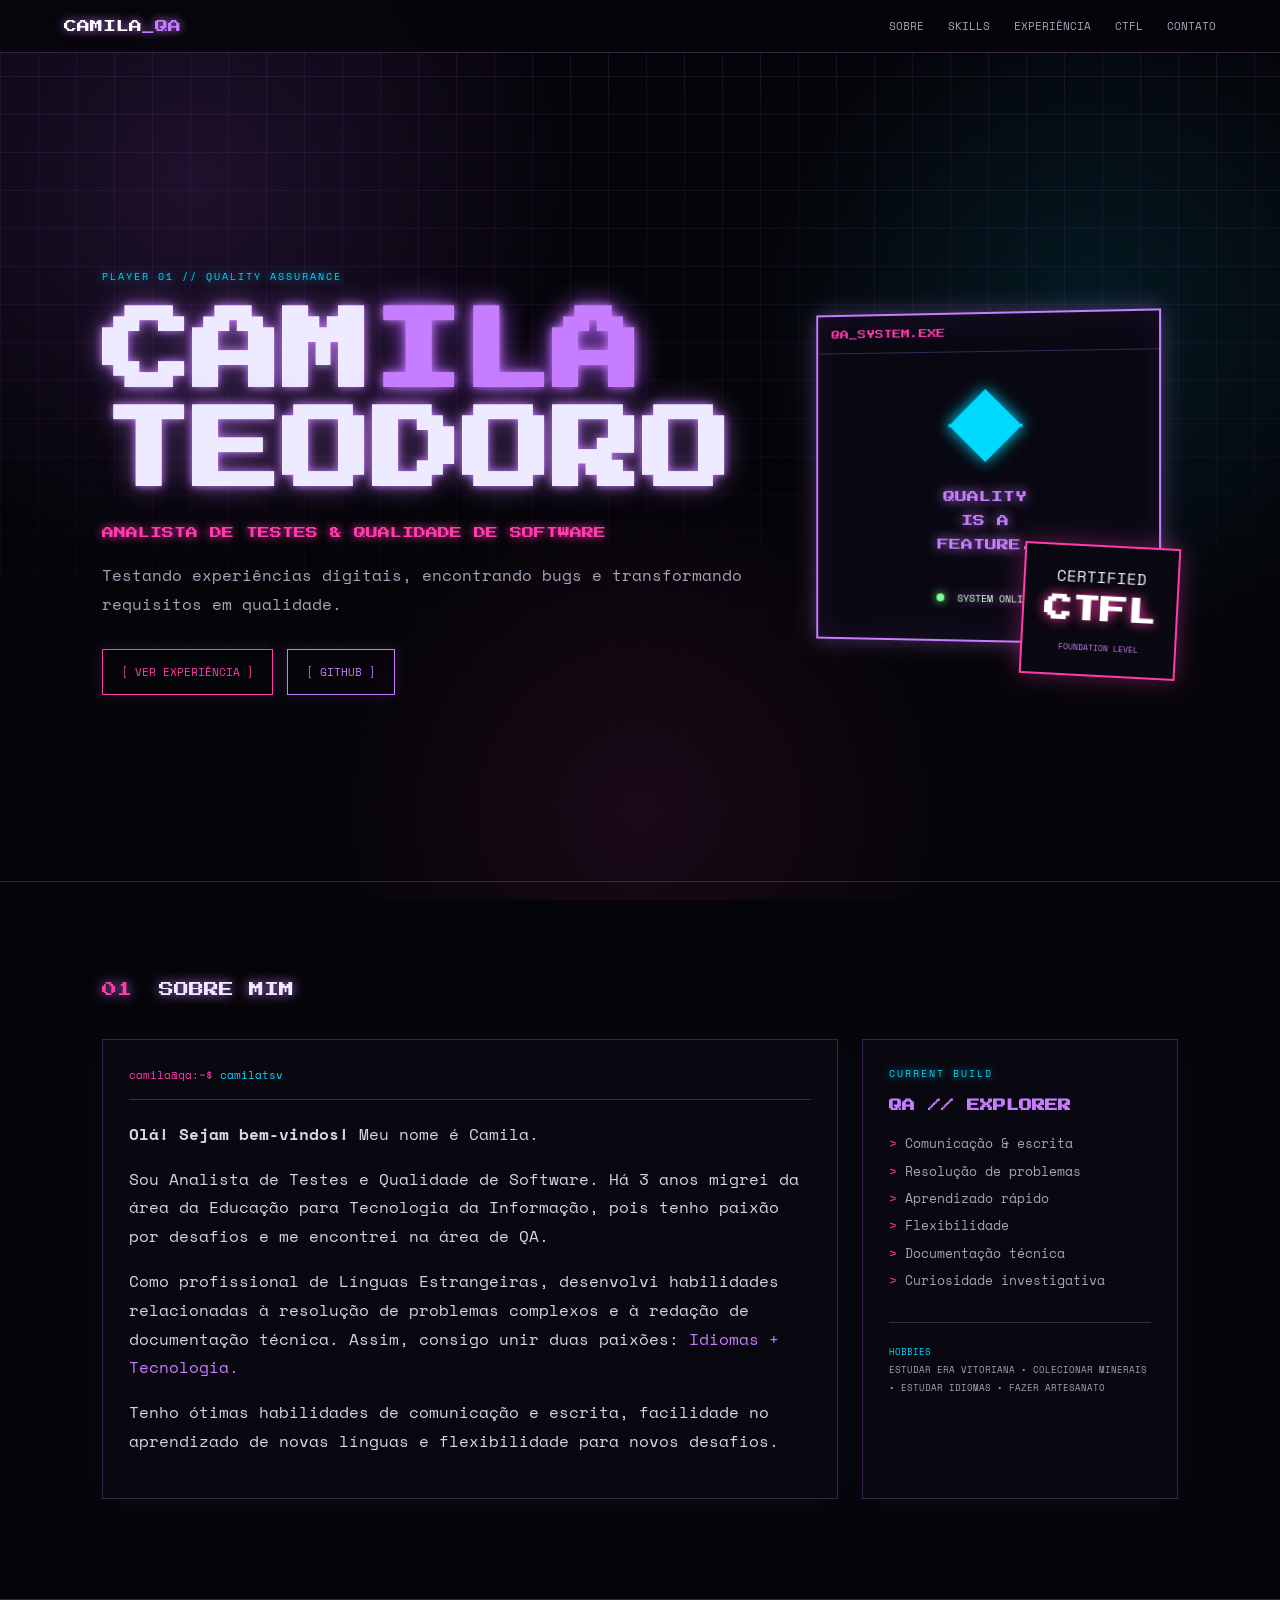
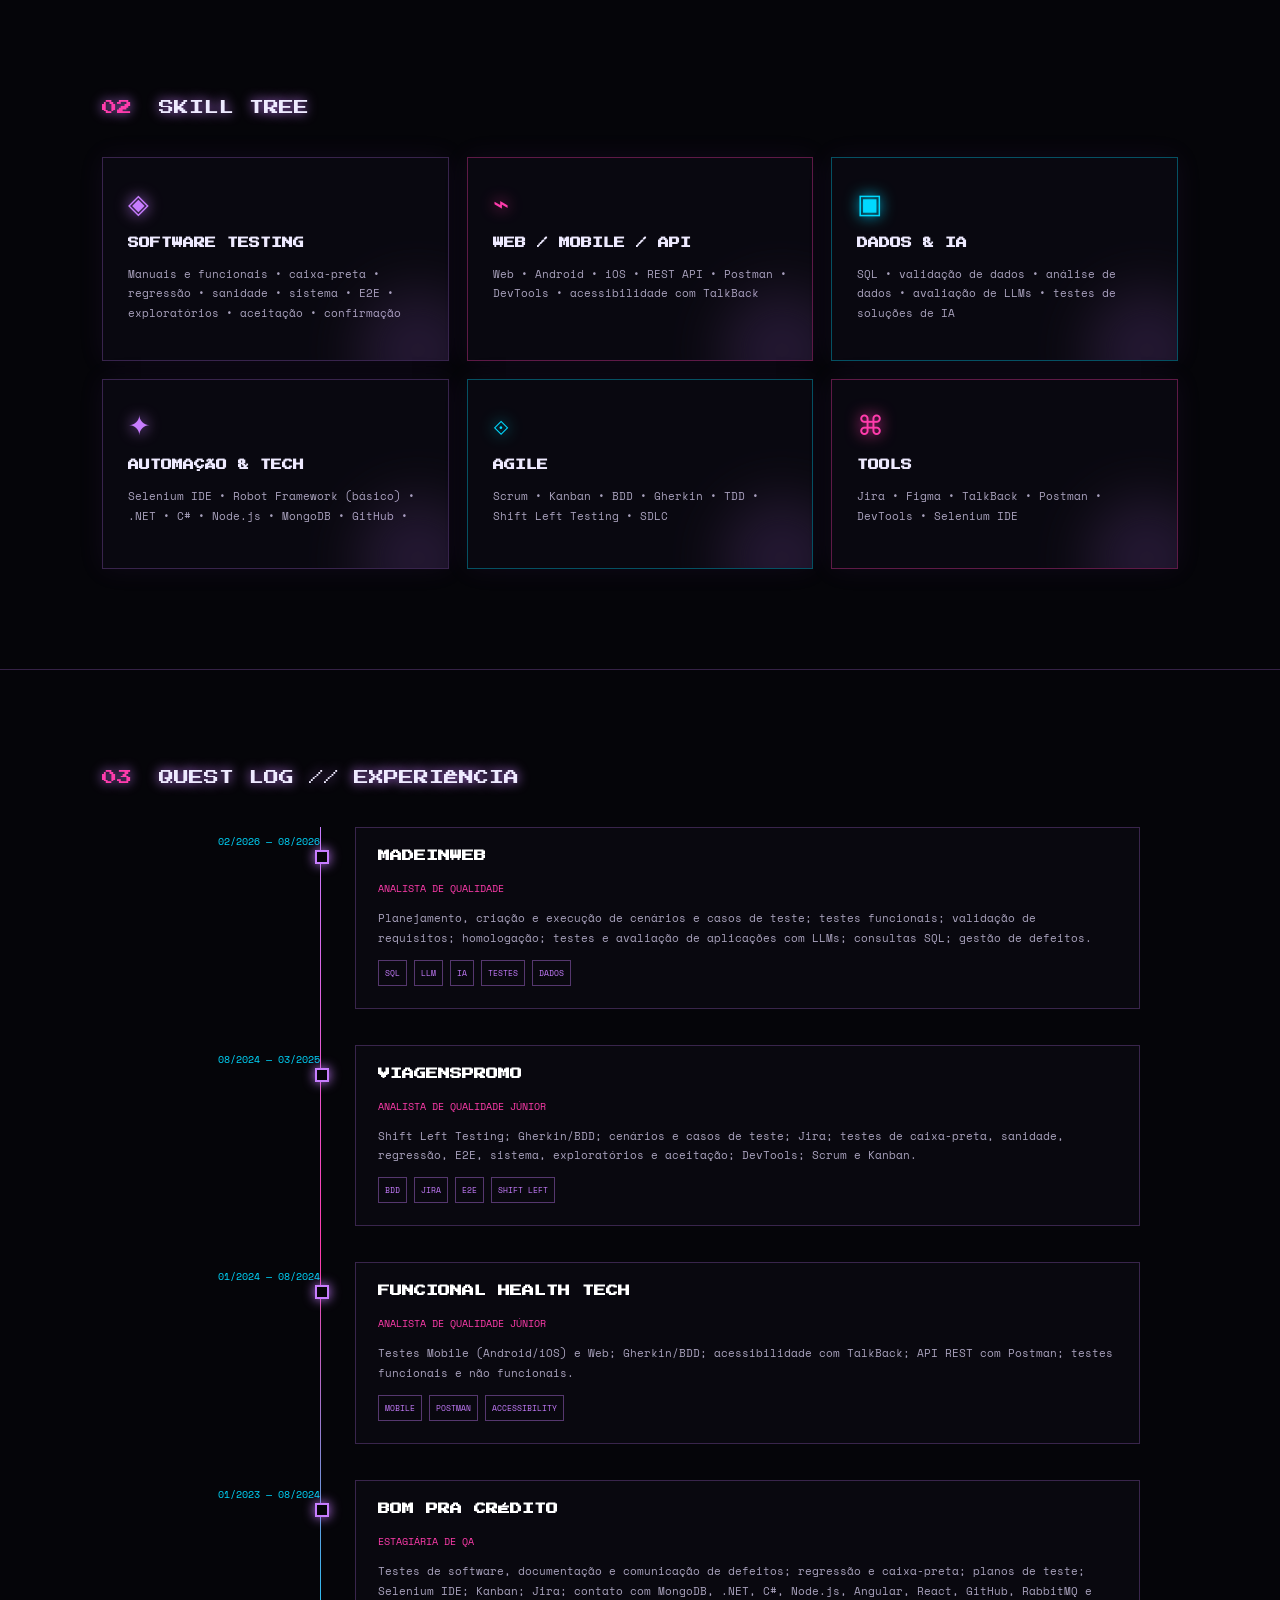
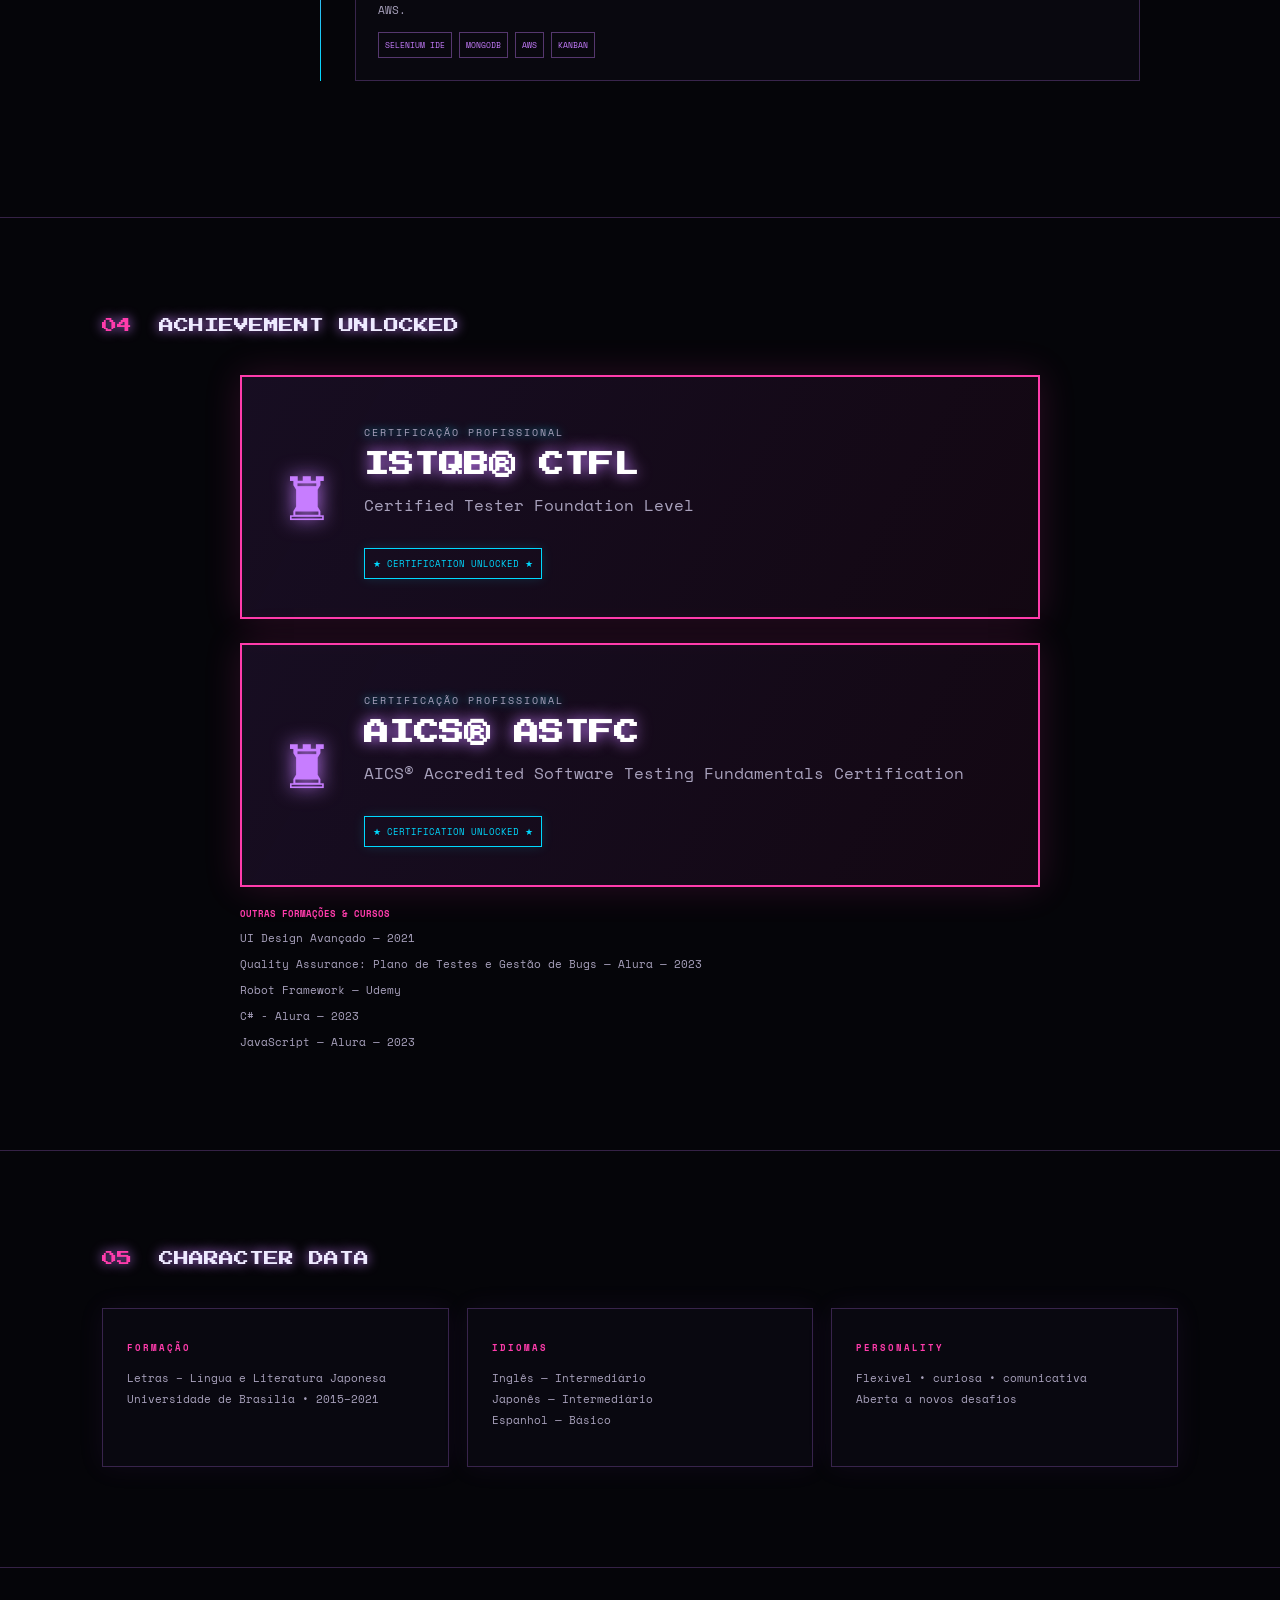
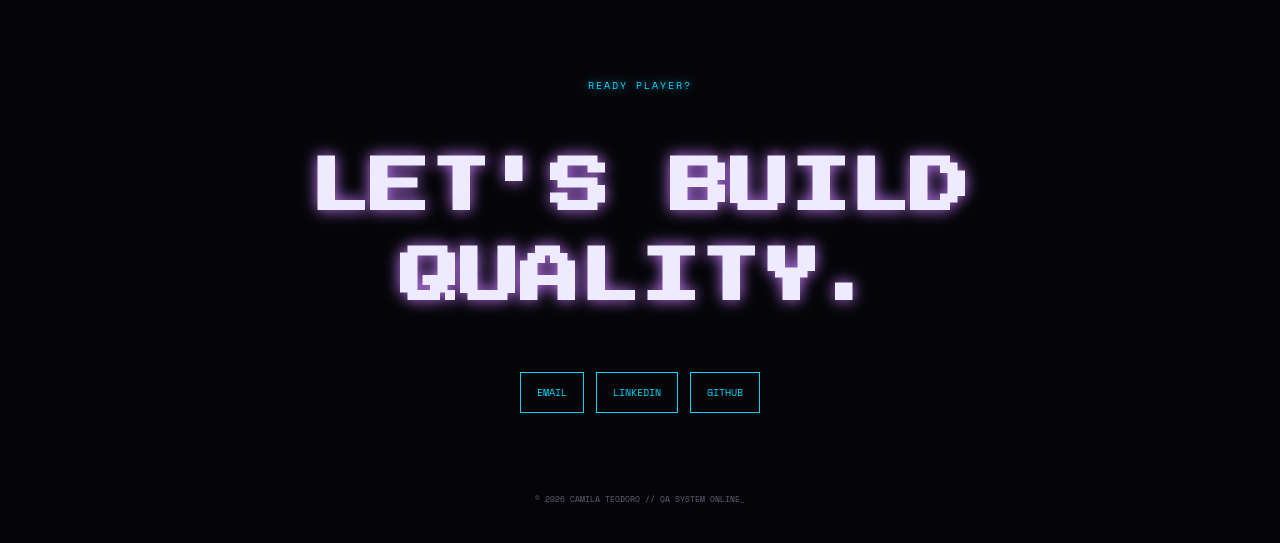
==== index.html @ 845c03cc "Rename index-standalone.html to index.html" ====
<!DOCTYPE html>
<html lang="pt-BR">

<head>
  <meta charset="UTF-8">
  <meta name="viewport" content="width=device-width, initial-scale=1.0">
  <meta name="description" content="Portfólio de Camila Teodoro — Analista de Testes e Qualidade de Software.">
  <title>Camila Teodoro // QA Engineer</title>
  <link rel="preconnect" href="https://fonts.googleapis.com">
  <link rel="preconnect" href="https://fonts.gstatic.com" crossorigin>
  <link href="https://fonts.googleapis.com/css2?family=Press+Start+2P&family=Space+Mono:wght@400;700&display=swap" rel="stylesheet">
  <style>
    @import url('https://fonts.googleapis.com/css2?family=Press+Start+2P&family=Space+Mono:wght@400;700&display=swap');

    :root {
      --bg: #050509;
      --panel: #0b0a12;
      --lav: #c77dff;
      --lav2: #9d4edd;
      --pink: #ff3cac;
      --blue: #00d9ff;
      --text: #eeeaff;
      --muted: #a9a2bd;
      --line: rgba(199, 125, 255, .25);
    }

    * {
      box-sizing: border-box
    }

    html {
      scroll-behavior: smooth
    }

    body {
      margin: 0;
      background: var(--bg);
      color: var(--text);
      font-family: 'Space Mono', monospace;
      overflow-x: hidden
    }

    .grid {
      position: fixed;
      inset: 0;
      z-index: -3;
      background-image: linear-gradient(rgba(199, 125, 255, .10) 1px, transparent 1px), linear-gradient(90deg, rgba(199, 125, 255, .10) 1px, transparent 1px);
      background-size: 38px 38px;
      mask-image: linear-gradient(to bottom, black, transparent 90%)
    }

    .scanlines {
      position: fixed;
      inset: 0;
      z-index: 20;
      pointer-events: none;
      background: repeating-linear-gradient(0deg, rgba(255, 255, 255, .025) 0 1px, transparent 1px 4px);
      opacity: .22
    }

    body:before {
      content: "";
      position: fixed;
      inset: 0;
      z-index: -2;
      pointer-events: none;
      background: radial-gradient(circle at 15% 20%, rgba(157, 78, 221, .17), transparent 30%), radial-gradient(circle at 85% 35%, rgba(0, 217, 255, .10), transparent 28%), radial-gradient(circle at 50% 90%, rgba(255, 60, 172, .09), transparent 32%)
    }

    a {
      color: inherit;
      text-decoration: none
    }

    .topbar {
      position: sticky;
      top: 0;
      z-index: 10;
      display: flex;
      justify-content: space-between;
      align-items: center;
      padding: 18px 5vw;
      background: rgba(5, 5, 9, .86);
      border-bottom: 1px solid var(--line);
      backdrop-filter: blur(12px)
    }

    .logo {
      font-family: 'Press Start 2P';
      font-size: 13px;
      color: #fff;
      text-shadow: 0 0 10px var(--lav)
    }

    .logo span {
      color: var(--lav)
    }

    nav {
      display: flex;
      gap: 24px;
      font-size: 11px
    }

    nav a {
      color: var(--muted);
      transition: .2s
    }

    nav a:hover {
      color: var(--blue);
      text-shadow: 0 0 10px var(--blue)
    }

    .hero {
      min-height: 92vh;
      display: grid;
      grid-template-columns: 1.25fr .75fr;
      align-items: center;
      gap: 50px;
      padding: 90px 8vw 70px
    }

    .eyebrow,
    .mini-label {
      font-size: 10px;
      letter-spacing: 2px;
      color: var(--blue);
      text-shadow: 0 0 9px rgba(0, 217, 255, .8)
    }

    .hero h1 {
      font-family: 'Press Start 2P';
      font-size: clamp(40px, 7vw, 92px);
      line-height: 1.1;
      margin: 20px 0;
      text-shadow: 0 0 8px var(--lav), 0 0 28px rgba(199, 125, 255, .5)
    }

    .hero h1 span {
      color: var(--lav);
      text-shadow: 0 0 8px var(--lav), 0 0 28px var(--lav2)
    }

    .role {
      font-family: 'Press Start 2P';
      font-size: 12px;
      color: var(--pink);
      text-shadow: 0 0 10px var(--pink);
      line-height: 2
    }

    .intro {
      max-width: 680px;
      color: var(--muted);
      line-height: 1.8
    }

    .hero-actions {
      display: flex;
      gap: 14px;
      margin-top: 30px;
      flex-wrap: wrap
    }

    .btn {
      display: inline-block;
      border: 1px solid var(--lav);
      padding: 14px 18px;
      font-size: 11px;
      color: var(--lav);
      box-shadow: 0 0 14px rgba(199, 125, 255, .14);
      transition: .2s
    }

    .btn:hover {
      background: var(--lav);
      color: #08050c;
      box-shadow: 0 0 25px var(--lav)
    }

    .btn.primary {
      border-color: var(--pink);
      color: var(--pink)
    }

    .btn.primary:hover {
      background: var(--pink);
      box-shadow: 0 0 25px var(--pink)
    }

    .arcade {
      position: relative;
      min-height: 430px;
      display: grid;
      place-items: center
    }

    .crt {
      width: min(360px, 90%);
      aspect-ratio: 1.05;
      background: #090812;
      border: 2px solid var(--lav);
      box-shadow: 0 0 20px rgba(199, 125, 255, .35), inset 0 0 35px rgba(157, 78, 221, .12);
      transform: perspective(700px) rotateY(-5deg)
    }

    .crt-header {
      font-family: 'Press Start 2P';
      font-size: 9px;
      padding: 14px;
      border-bottom: 1px solid var(--line);
      color: var(--pink)
    }

    .crt-body {
      height: calc(100% - 42px);
      display: flex;
      flex-direction: column;
      align-items: center;
      justify-content: center;
      text-align: center;
      font-family: 'Press Start 2P';
      font-size: 12px;
      line-height: 2;
      color: var(--lav);
      text-shadow: 0 0 12px var(--lav)
    }

    .pixel-face {
      font-size: 50px;
      line-height: .7;
      margin-bottom: 24px;
      color: var(--blue);
      text-shadow: 0 0 15px var(--blue)
    }

    .status {
      font-family: 'Space Mono';
      font-size: 10px;
      margin-top: 20px;
      color: #d7ffd7
    }

    .status span {
      display: inline-block;
      width: 8px;
      height: 8px;
      border-radius: 50%;
      background: #7cff8a;
      box-shadow: 0 0 10px #7cff8a;
      margin-right: 7px
    }

    .ctfl-badge {
      position: absolute;
      right: 0;
      bottom: 15px;
      background: #0a0810;
      border: 2px solid var(--pink);
      padding: 18px 20px;
      text-align: center;
      box-shadow: 0 0 22px rgba(255, 60, 172, .35);
      transform: rotate(3deg)
    }

    .ctfl-badge strong {
      display: block;
      font-family: 'Press Start 2P';
      font-size: 28px;
      color: #fff;
      text-shadow: 0 0 12px var(--pink);
      margin: 8px 0
    }

    .ctfl-badge span {
      font-size: 8px;
      color: var(--lav)
    }

    .section {
      padding: 100px 8vw;
      border-top: 1px solid var(--line)
    }

    .section-title {
      font-family: 'Press Start 2P';
      font-size: 15px;
      margin-bottom: 42px;
      text-shadow: 0 0 12px var(--lav)
    }

    .section-title span {
      color: var(--pink);
      margin-right: 12px
    }

    .about-grid {
      display: grid;
      grid-template-columns: 1.4fr .6fr;
      gap: 24px
    }

    .terminal,
    .side-card,
    .skill-card,
    .char-grid>div {
      background: rgba(11, 10, 18, .78);
      border: 1px solid var(--line);
      box-shadow: 0 0 25px rgba(157, 78, 221, .08)
    }

    .terminal {
      padding: 26px;
      line-height: 1.8;
      color: #d9d3e8
    }

    .terminal-bar {
      font-size: 11px;
      color: var(--blue);
      border-bottom: 1px solid var(--line);
      padding-bottom: 13px;
      margin-bottom: 20px
    }

    .terminal-bar span {
      color: var(--pink)
    }

    .terminal em {
      color: var(--lav);
      font-style: normal
    }

    .side-card {
      padding: 26px
    }

    .side-card h3 {
      font-family: 'Press Start 2P';
      font-size: 13px;
      color: var(--lav);
      line-height: 1.8
    }

    .side-card ul {
      list-style: none;
      padding: 0;
      line-height: 2.1;
      color: var(--muted);
      font-size: 13px
    }

    .side-card li:before {
      content: '> ';
      color: var(--pink)
    }

    .hobbies {
      margin-top: 28px;
      padding-top: 20px;
      border-top: 1px solid var(--line);
      font-size: 9px;
      color: var(--blue);
      line-height: 2
    }

    .hobbies span {
      color: var(--muted)
    }

    .skills-grid {
      display: grid;
      grid-template-columns: repeat(3, 1fr);
      gap: 18px
    }

    .skill-card {
      padding: 25px;
      min-height: 190px;
      position: relative;
      overflow: hidden
    }

    .skill-card:after {
      content: "";
      position: absolute;
      inset: auto -30px -50px auto;
      width: 120px;
      height: 120px;
      border-radius: 50%;
      filter: blur(30px);
      opacity: .15;
      background: var(--lav)
    }

    .skill-card.pink {
      border-color: rgba(255, 60, 172, .35)
    }

    .skill-card.blue {
      border-color: rgba(0, 217, 255, .35)
    }

    .skill-icon {
      font-size: 27px;
      color: var(--lav);
      text-shadow: 0 0 15px var(--lav)
    }

    .pink .skill-icon {
      color: var(--pink);
      text-shadow: 0 0 15px var(--pink)
    }

    .blue .skill-icon {
      color: var(--blue);
      text-shadow: 0 0 15px var(--blue)
    }

    .skill-card h3 {
      font-family: 'Press Start 2P';
      font-size: 11px;
      line-height: 1.8
    }

    .skill-card p {
      font-size: 11px;
      line-height: 1.8;
      color: var(--muted)
    }

    .timeline {
      position: relative;
      max-width: 1000px;
      margin: auto
    }

    .timeline:before {
      content: "";
      position: absolute;
      left: 180px;
      top: 0;
      bottom: 0;
      width: 1px;
      background: linear-gradient(var(--lav), var(--pink), var(--blue))
    }

    .job {
      display: grid;
      grid-template-columns: 180px 1fr;
      gap: 35px;
      margin-bottom: 36px
    }

    .job-date {
      font-size: 10px;
      color: var(--blue);
      padding-top: 7px;
      text-align: right
    }

    .job-body {
      padding: 22px;
      background: rgba(11, 10, 18, .82);
      border: 1px solid var(--line);
      position: relative
    }

    .job-body:before {
      content: "";
      position: absolute;
      left: -41px;
      top: 22px;
      width: 10px;
      height: 10px;
      border: 2px solid var(--lav);
      background: var(--bg);
      box-shadow: 0 0 12px var(--lav)
    }

    .job-body h3 {
      font-family: 'Press Start 2P';
      font-size: 12px;
      color: #fff;
      margin: 0 0 12px
    }

    .job-role {
      font-size: 10px;
      color: var(--pink)
    }

    .job-body p {
      font-size: 11px;
      line-height: 1.8;
      color: var(--muted)
    }

    .tags {
      display: flex;
      gap: 7px;
      flex-wrap: wrap
    }

    .tags span {
      font-size: 8px;
      border: 1px solid rgba(199, 125, 255, .4);
      padding: 6px;
      color: var(--lav)
    }

    .cert-card {
      display: flex;
      align-items: center;
      gap: 30px;
      max-width: 800px;
      margin: auto;
      padding: 38px;
      background: linear-gradient(120deg, rgba(157, 78, 221, .12), rgba(255, 60, 172, .06));
      border: 2px solid var(--pink);
      box-shadow: 0 0 35px rgba(255, 60, 172, .16)
    }

    .trophy {
      font-size: 60px;
      color: var(--lav);
      text-shadow: 0 0 20px var(--lav)
    }

    .cert-card h2 {
      font-family: 'Press Start 2P';
      font-size: 25px;
      color: #fff;
      text-shadow: 0 0 15px var(--lav);
      margin: 12px 0
    }

    .cert-card p {
      color: var(--muted)
    }

    .xp {
      display: inline-block;
      margin-top: 15px;
      font-size: 9px;
      color: var(--blue);
      border: 1px solid var(--blue);
      padding: 8px;
      box-shadow: 0 0 12px rgba(0, 217, 255, .15)
    }

    .other-cert {
      max-width: 800px;
      margin: 20px auto 0;
      display: flex;
      flex-direction: column;
      gap: 10px;
      font-size: 11px;
      color: var(--muted)
    }

    .other-cert b {
      color: var(--pink);
      font-size: 9px
    }

    .char-grid {
      display: grid;
      grid-template-columns: repeat(3, 1fr);
      gap: 18px
    }

    .char-grid>div {
      padding: 24px
    }

    .char-grid b {
      font-size: 9px;
      color: var(--pink);
      letter-spacing: 2px
    }

    .char-grid p {
      font-size: 11px;
      line-height: 1.9;
      color: var(--muted)
    }

    footer {
      padding: 100px 8vw 30px;
      border-top: 1px solid var(--line);
      text-align: center
    }

    .footer-main h2 {
      font-family: 'Press Start 2P';
      font-size: clamp(26px, 5vw, 60px);
      line-height: 1.5;
      text-shadow: 0 0 15px var(--lav)
    }

    .contact-links {
      display: flex;
      justify-content: center;
      gap: 12px;
      flex-wrap: wrap;
      margin: 35px 0
    }

    .contact-links a {
      border: 1px solid var(--blue);
      padding: 12px 16px;
      font-size: 10px;
      color: var(--blue)
    }

    .contact-links a:hover {
      background: var(--blue);
      color: #000;
      box-shadow: 0 0 22px var(--blue)
    }

    .copyright {
      font-size: 8px;
      color: #686278;
      margin-top: 80px
    }

    @media(max-width:850px) {
      .topbar {
        align-items: flex-start
      }

      .topbar nav {
        display: none
      }

      .hero {
        grid-template-columns: 1fr;
        padding-top: 65px
      }

      .arcade {
        min-height: 350px
      }

      .about-grid,
      .skills-grid,
      .char-grid {
        grid-template-columns: 1fr
      }

      .timeline:before {
        left: 8px
      }

      .job {
        grid-template-columns: 1fr;
        gap: 8px;
        padding-left: 28px
      }

      .job-date {
        text-align: left
      }

      .job-body:before {
        left: -25px
      }

      .cert-card {
        flex-direction: column;
        text-align: center
      }

      .section {
        padding: 75px 6vw
      }
    }
  </style>
</head>

<body>
  <div class="scanlines"></div>
  <div class="grid"></div>

  <header class="topbar">
    <a class="logo" href="#home">CAMILA<span>_QA</span></a>
    <nav>
      <a href="#sobre">SOBRE</a>
      <a href="#skills">SKILLS</a>
      <a href="#experiencia">EXPERIÊNCIA</a>
      <a href="#certificacao">CTFL</a>
      <a href="#contato">CONTATO</a>
    </nav>
  </header>

  <main>
    <section id="home" class="hero">
      <div class="hero-copy">
        <p class="eyebrow">PLAYER 01 // QUALITY ASSURANCE</p>
        <h1>CAM<span>ILA</span><br>TEODORO</h1>
        <p class="role">ANALISTA DE TESTES &amp; QUALIDADE DE SOFTWARE</p>
        <p class="intro">Testando experiências digitais, encontrando bugs e transformando requisitos em qualidade.</p>
        <div class="hero-actions">
          <a class="btn primary" href="#experiencia">[ VER EXPERIÊNCIA ]</a>
          <a class="btn" href="https://github.com/ohkaami" target="_blank" rel="noopener">[ GITHUB ]</a>
        </div>
      </div>

      <div class="arcade">
        <div class="crt">
          <div class="crt-header">QA_SYSTEM.EXE</div>
          <div class="crt-body">
            <div class="pixel-face">◢◣<br>◥◤</div>
            <p>QUALITY<br>IS A<br>FEATURE.</p>
            <div class="status"><span></span> SYSTEM ONLINE</div>
          </div>
        </div>
        <div class="ctfl-badge">
          <div class="badge-small">CERTIFIED</div>
          <strong>CTFL</strong>
          <span>FOUNDATION LEVEL</span>
        </div>
      </div>
    </section>

    <section id="sobre" class="section">
      <div class="section-title"><span>01</span> SOBRE MIM</div>
      <div class="about-grid">
        <div class="terminal">
          <div class="terminal-bar"><span>camila@qa:~$</span> camilatsv</div>
          <p><b>Olá! Sejam bem-vindos!</b> Meu nome é Camila.</p>
          <p>Sou Analista de Testes e Qualidade de Software. Há 3 anos migrei da área da Educação para Tecnologia da Informação, pois tenho paixão por desafios e me encontrei na área de QA.</p>
          <p>Como profissional de Línguas Estrangeiras, desenvolvi habilidades relacionadas à resolução de problemas complexos e à redação de documentação técnica. Assim, consigo unir duas paixões: <em>Idiomas + Tecnologia.</em></p>
          <p>Tenho ótimas habilidades de comunicação e escrita, facilidade no aprendizado de novas línguas e flexibilidade para novos desafios.</p>
        </div>
        <div class="side-card">
          <div class="mini-label">CURRENT BUILD</div>
          <h3>QA // EXPLORER</h3>
          <ul>
            <li>Comunicação &amp; escrita</li>
            <li>Resolução de problemas</li>
            <li>Aprendizado rápido</li>
            <li>Flexibilidade</li>
            <li>Documentação técnica</li>
            <li>Curiosidade investigativa</li>
          </ul>
          <div class="hobbies">HOBBIES<br><span>ESTUDAR ERA VITORIANA • COLECIONAR MINERAIS • ESTUDAR IDIOMAS • FAZER ARTESANATO</span></div>
        </div>
      </div>
    </section>

    <section id="skills" class="section">
      <div class="section-title"><span>02</span> SKILL TREE</div>
      <div class="skills-grid">
        <article class="skill-card purple">
          <div class="skill-icon">◈</div>
          <h3>SOFTWARE TESTING</h3>
          <p>Manuais e funcionais • caixa-preta • regressão • sanidade • sistema • E2E • exploratórios • aceitação • confirmação</p>
        </article>
        <article class="skill-card pink">
          <div class="skill-icon">⌁</div>
          <h3>WEB / MOBILE / API</h3>
          <p>Web • Android • iOS • REST API • Postman • DevTools • acessibilidade com TalkBack</p>
        </article>
        <article class="skill-card blue">
          <div class="skill-icon">▣</div>
          <h3>DADOS &amp; IA</h3>
          <p>SQL • validação de dados • análise de dados • avaliação de LLMs • testes de soluções de IA</p>
        </article>
        <article class="skill-card purple">
          <div class="skill-icon">✦</div>
          <h3>AUTOMAÇÃO &amp; TECH</h3>
          <p>Selenium IDE • Robot Framework (básico) • .NET • C# • Node.js • MongoDB • GitHub •</p>
        </article>
        <article class="skill-card blue">
          <div class="skill-icon">⟐</div>
          <h3>AGILE</h3>
          <p>Scrum • Kanban • BDD • Gherkin • TDD • Shift Left Testing • SDLC</p>
        </article>
        <article class="skill-card pink">
          <div class="skill-icon">⌘</div>
          <h3>TOOLS</h3>
          <p>Jira • Figma • TalkBack • Postman • DevTools • Selenium IDE</p>
        </article>
      </div>
    </section>

    <section id="experiencia" class="section">
      <div class="section-title"><span>03</span> QUEST LOG // EXPERIÊNCIA</div>
      <div class="timeline">
        <article class="job">
          <div class="job-date">02/2026 — 08/2026</div>
          <div class="job-body">
            <h3>MADEINWEB</h3><span class="job-role">ANALISTA DE QUALIDADE</span>
            <p>Planejamento, criação e execução de cenários e casos de teste; testes funcionais; validação de requisitos; homologação; testes e avaliação de aplicações com LLMs; consultas SQL; gestão de defeitos.</p>
            <div class="tags"><span>SQL</span><span>LLM</span><span>IA</span><span>TESTES</span><span>DADOS</span></div>
          </div>
        </article>
        <article class="job">
          <div class="job-date">08/2024 — 03/2025</div>
          <div class="job-body">
            <h3>VIAGENSPROMO</h3><span class="job-role">ANALISTA DE QUALIDADE JÚNIOR</span>
            <p>Shift Left Testing; Gherkin/BDD; cenários e casos de teste; Jira; testes de caixa-preta, sanidade, regressão, E2E, sistema, exploratórios e aceitação; DevTools; Scrum e Kanban.</p>
            <div class="tags"><span>BDD</span><span>JIRA</span><span>E2E</span><span>SHIFT LEFT</span></div>
          </div>
        </article>
        <article class="job">
          <div class="job-date">01/2024 — 08/2024</div>
          <div class="job-body">
            <h3>FUNCIONAL HEALTH TECH</h3><span class="job-role">ANALISTA DE QUALIDADE JÚNIOR</span>
            <p>Testes Mobile (Android/iOS) e Web; Gherkin/BDD; acessibilidade com TalkBack; API REST com Postman; testes funcionais e não funcionais.</p>
            <div class="tags"><span>MOBILE</span><span>POSTMAN</span><span>ACCESSIBILITY</span></div>
          </div>
        </article>
        <article class="job">
          <div class="job-date">01/2023 — 08/2024</div>
          <div class="job-body">
            <h3>BOM PRA CRÉDITO</h3><span class="job-role">ESTAGIÁRIA DE QA</span>
            <p>Testes de software, documentação e comunicação de defeitos; regressão e caixa-preta; planos de teste; Selenium IDE; Kanban; Jira; contato com MongoDB, .NET, C#, Node.js, Angular, React, GitHub, RabbitMQ e AWS.</p>
            <div class="tags"><span>SELENIUM IDE</span><span>MONGODB</span><span>AWS</span><span>KANBAN</span></div>
          </div>
        </article>
      </div>
    </section>

    <section id="certificacao" class="section cert-section">
      <div class="section-title"><span>04</span> ACHIEVEMENT UNLOCKED</div>
      <div class="cert-card">
        <div class="trophy">♜</div>
        <div>
          <p class="mini-label">CERTIFICAÇÃO PROFISSIONAL</p>
          <h2>ISTQB® CTFL</h2>
          <p>Certified Tester Foundation Level</p>
          <span class="xp">★ CERTIFICATION UNLOCKED ★</span>
        </div>
      </div></br>
      <div class="cert-card">
        <div class="trophy">♜</div>
        <div>
          <p class="mini-label">CERTIFICAÇÃO PROFISSIONAL</p>
          <h2>AICS® ASTFC</h2>
          <p>AICS® Accredited Software Testing Fundamentals Certification</p>
          <span class="xp">★ CERTIFICATION UNLOCKED ★</span>
        </div>
      </div>
      <div class="other-cert">
        <b>OUTRAS FORMAÇÕES &amp; CURSOS</b>
        <span>UI Design Avançado — 2021</span>
        <span>Quality Assurance: Plano de Testes e Gestão de Bugs — Alura — 2023</span>
        <span>Robot Framework — Udemy</span>
        <span>C# - Alura — 2023</span>
        <span>JavaScript — Alura — 2023</span>
      </div>
    </section>

    <section class="section education">
      <div class="section-title"><span>05</span> CHARACTER DATA</div>
      <div class="char-grid">
        <div><b>FORMAÇÃO</b>
          <p>Letras – Língua e Literatura Japonesa<br>Universidade de Brasília • 2015–2021</p>
        </div>
        <div><b>IDIOMAS</b>
          <p>Inglês — Intermediário<br>Japonês — Intermediário<br>Espanhol — Básico</p>
        </div>
        <div><b>PERSONALITY</b>
          <p>Flexível • curiosa • comunicativa<br>Aberta a novos desafios</p>
        </div>
      </div>
    </section>
  </main>

  <footer id="contato">
    <div class="footer-main">
      <p class="eyebrow">READY PLAYER?</p>
      <h2>LET'S BUILD<br>QUALITY.</h2>
      <div class="contact-links">
        <a href="mailto:camilatsv@hotmail.com">EMAIL</a>
        <a href="https://www.linkedin.com/in/camilatsv" target="_blank" rel="noopener">LINKEDIN</a>
        <a href="https://github.com/ohkaami" target="_blank" rel="noopener">GITHUB</a>
      </div>
    </div>
    <p class="copyright">© 2026 CAMILA TEODORO // QA SYSTEM ONLINE_</p>
  </footer>
</body>

</html>
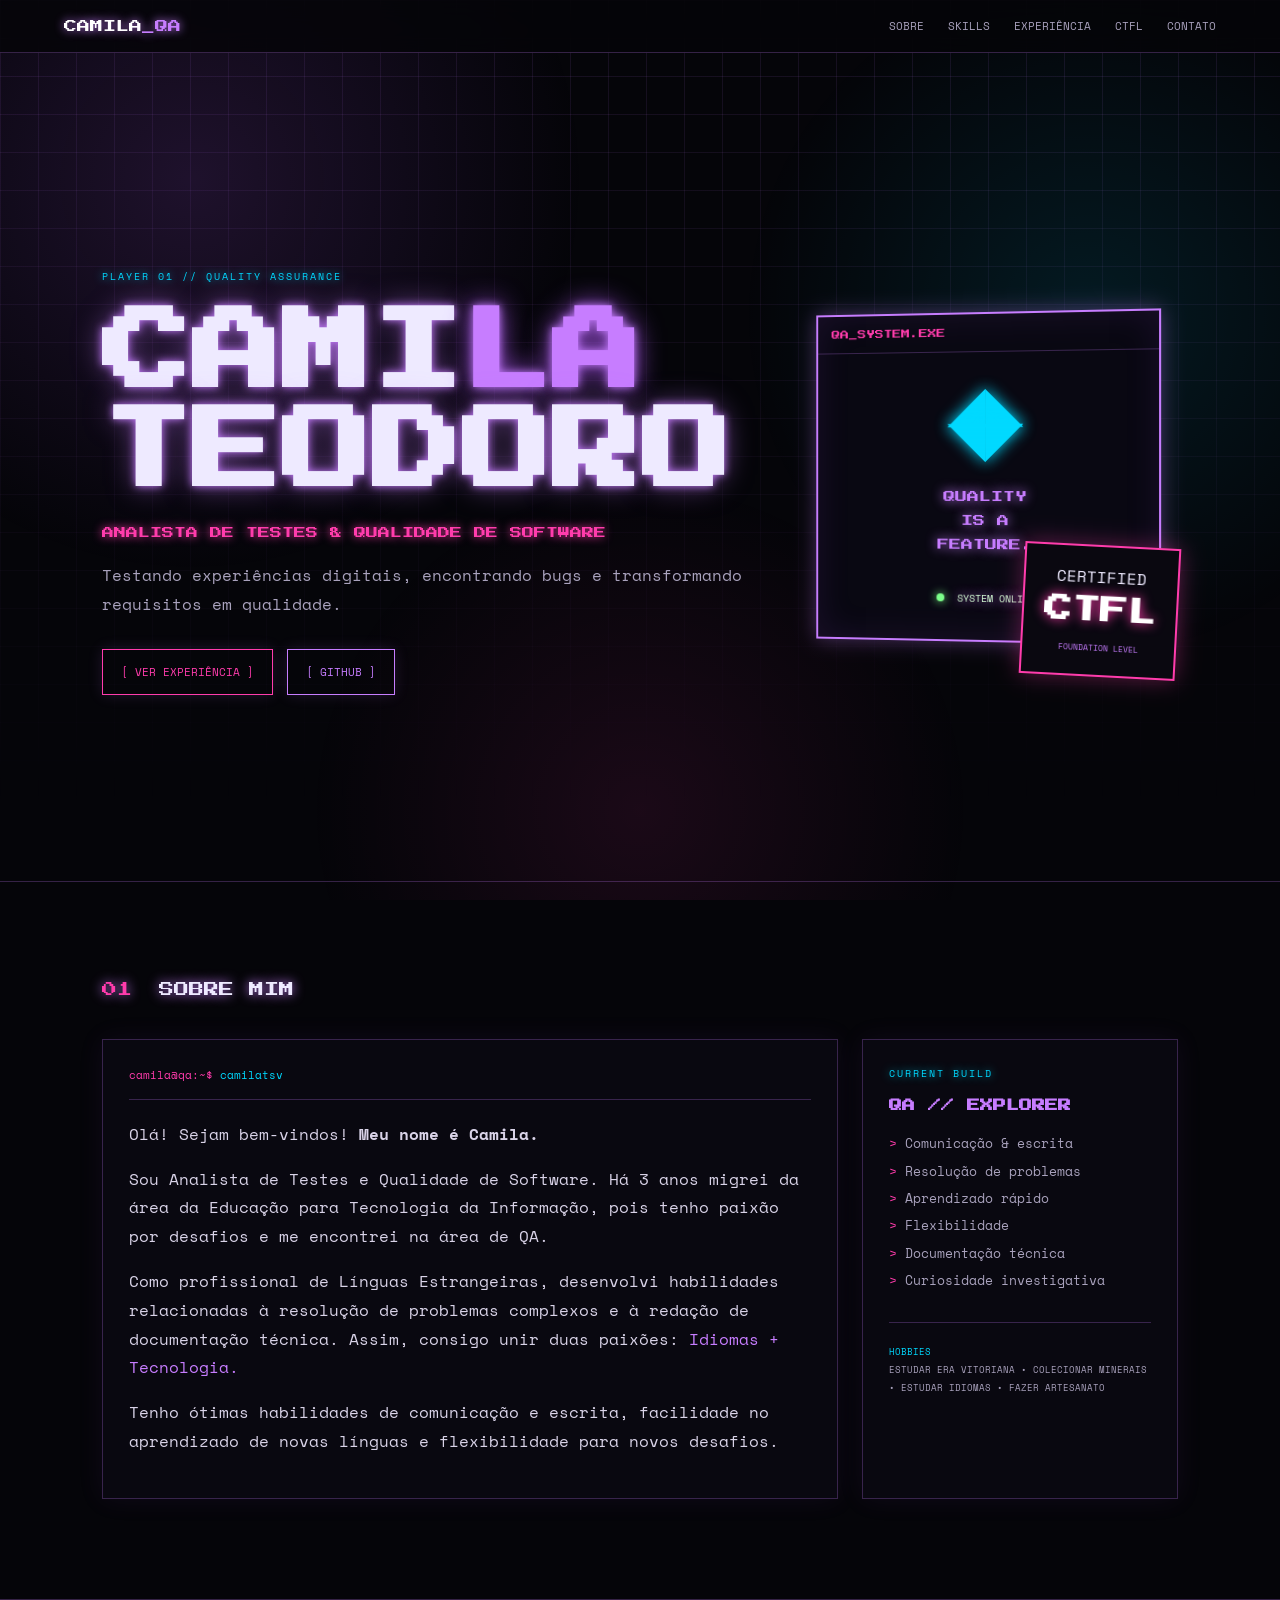
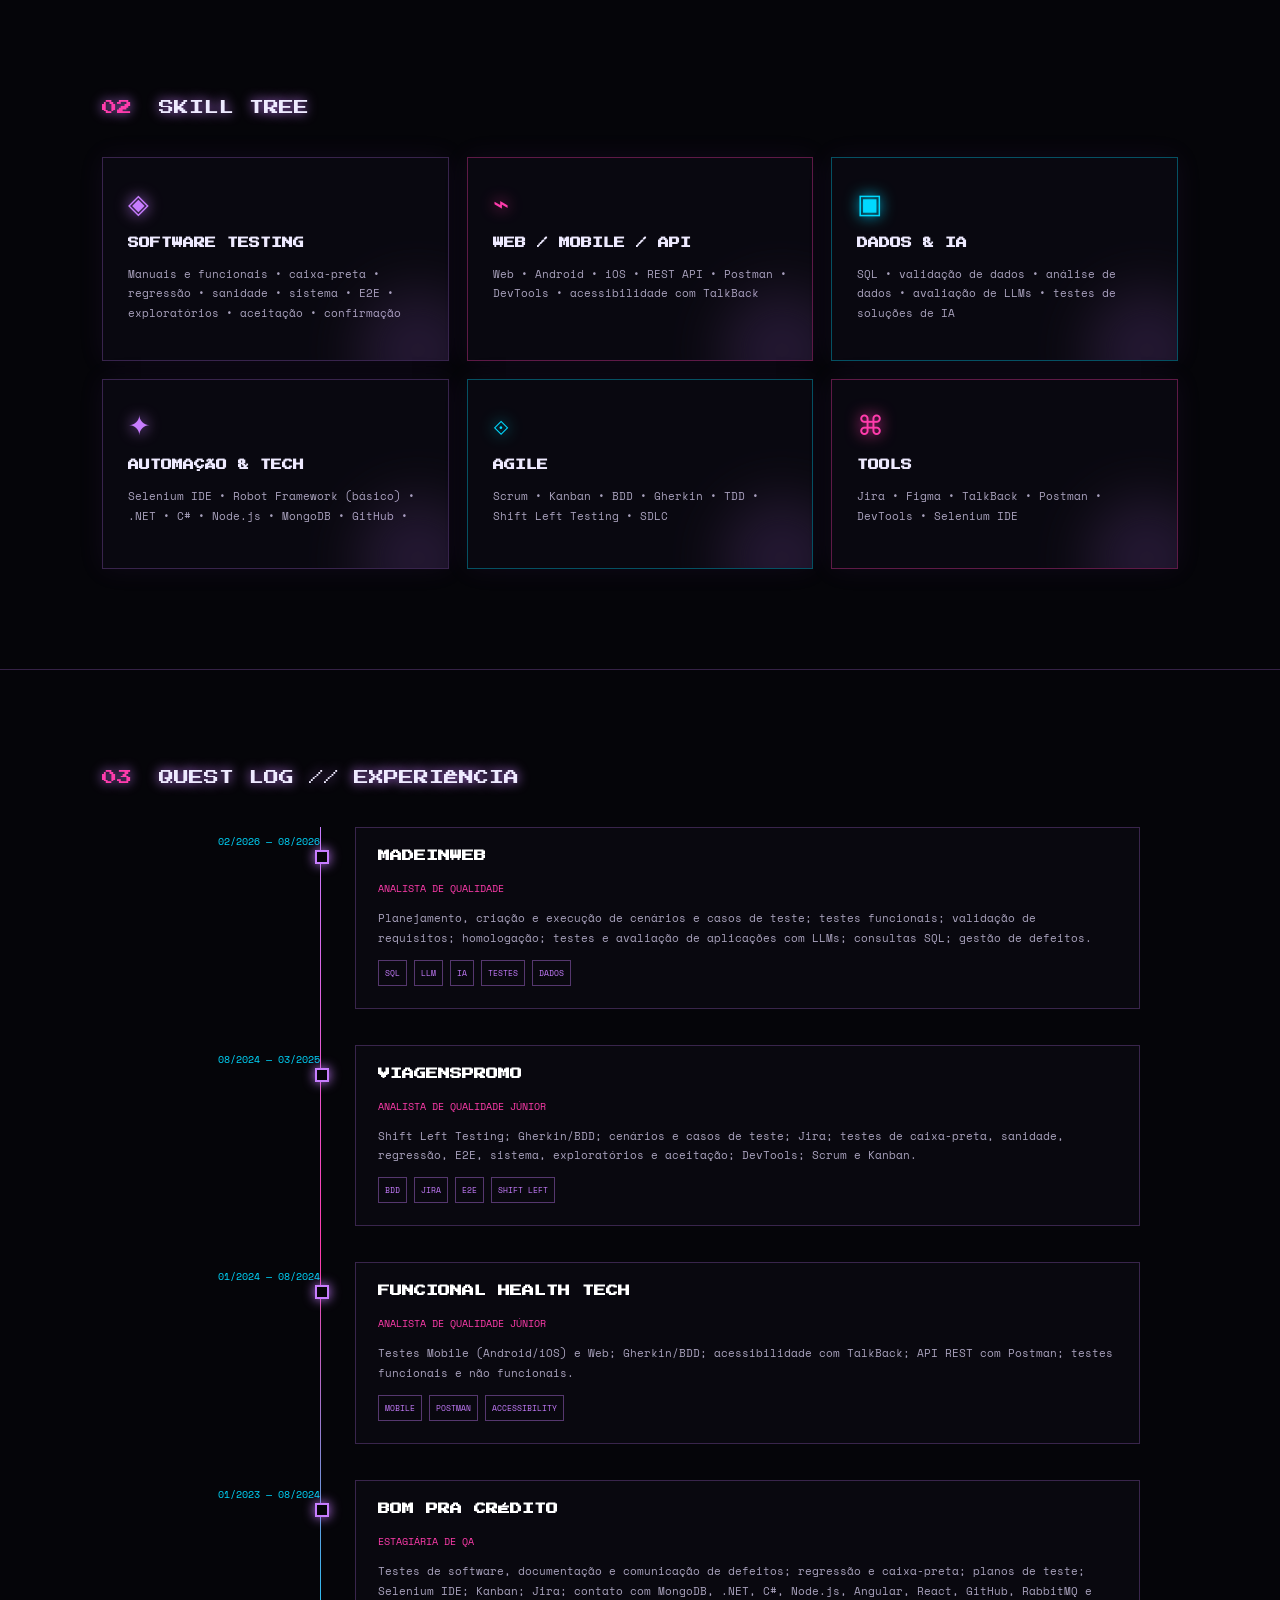
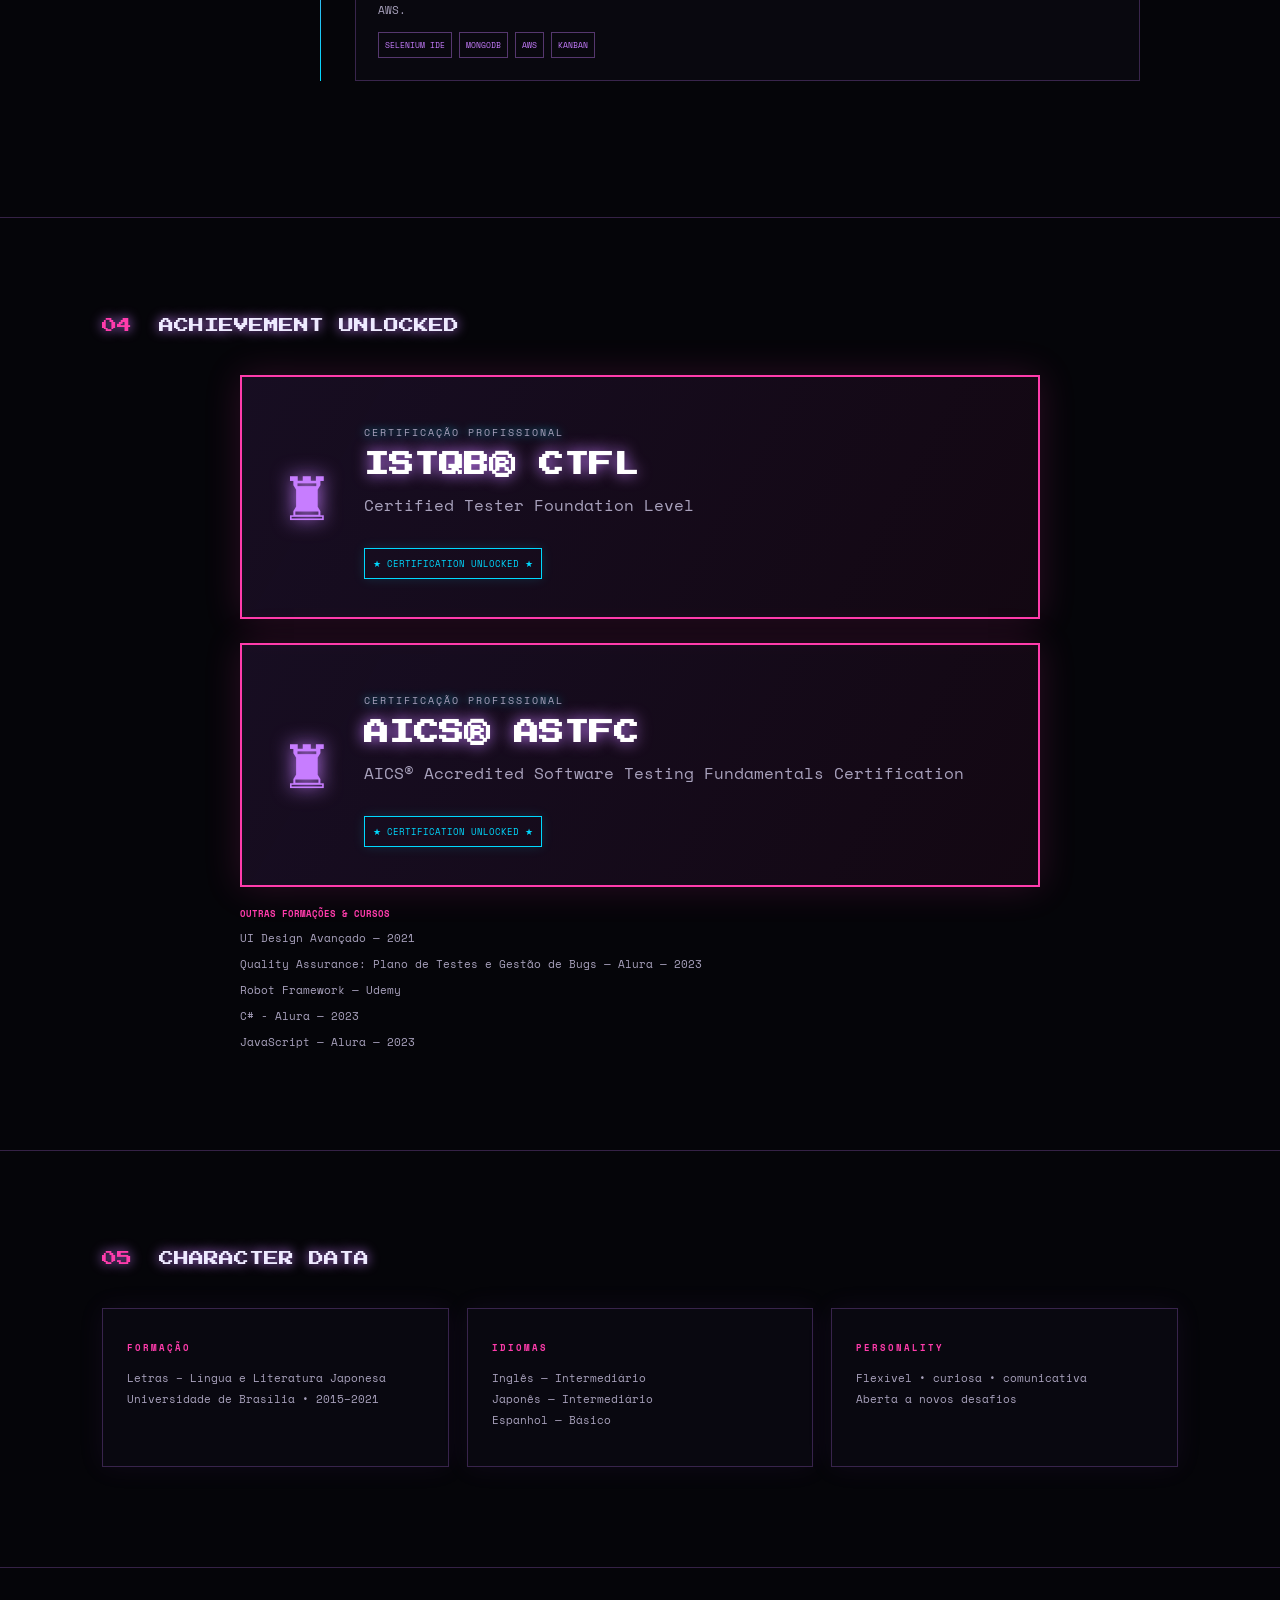
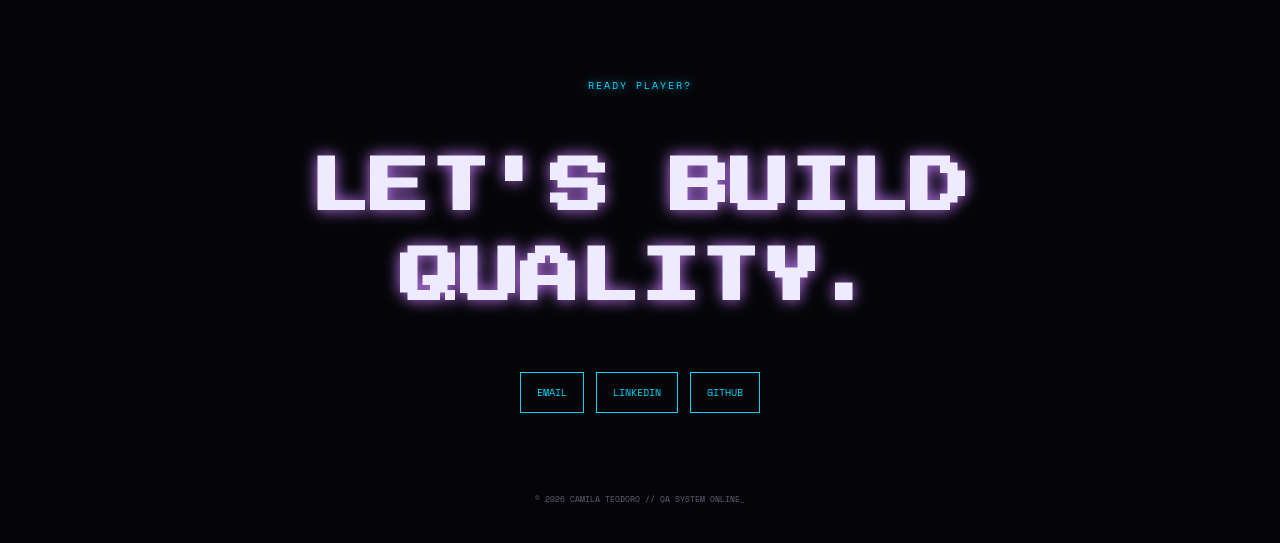
==== commit 1705b1b7: "Add files via upload" ====
--- a/index.html
+++ b/index.html
@@ -701,7 +701,7 @@
     <section id="home" class="hero">
       <div class="hero-copy">
         <p class="eyebrow">PLAYER 01 // QUALITY ASSURANCE</p>
-        <h1>CAM<span>ILA</span><br>TEODORO</h1>
+        <h1>CAMI<span>LA</span><br>TEODORO</h1>
         <p class="role">ANALISTA DE TESTES &amp; QUALIDADE DE SOFTWARE</p>
         <p class="intro">Testando experiências digitais, encontrando bugs e transformando requisitos em qualidade.</p>
         <div class="hero-actions">
@@ -732,7 +732,7 @@
       <div class="about-grid">
         <div class="terminal">
           <div class="terminal-bar"><span>camila@qa:~$</span> camilatsv</div>
-          <p><b>Olá! Sejam bem-vindos!</b> Meu nome é Camila.</p>
+          <p>Olá! Sejam bem-vindos! <b>Meu nome é Camila.</b></p>
           <p>Sou Analista de Testes e Qualidade de Software. Há 3 anos migrei da área da Educação para Tecnologia da Informação, pois tenho paixão por desafios e me encontrei na área de QA.</p>
           <p>Como profissional de Línguas Estrangeiras, desenvolvi habilidades relacionadas à resolução de problemas complexos e à redação de documentação técnica. Assim, consigo unir duas paixões: <em>Idiomas + Tecnologia.</em></p>
           <p>Tenho ótimas habilidades de comunicação e escrita, facilidade no aprendizado de novas línguas e flexibilidade para novos desafios.</p>
@@ -887,4 +887,4 @@
   </footer>
 </body>
 
-</html>
+</html>
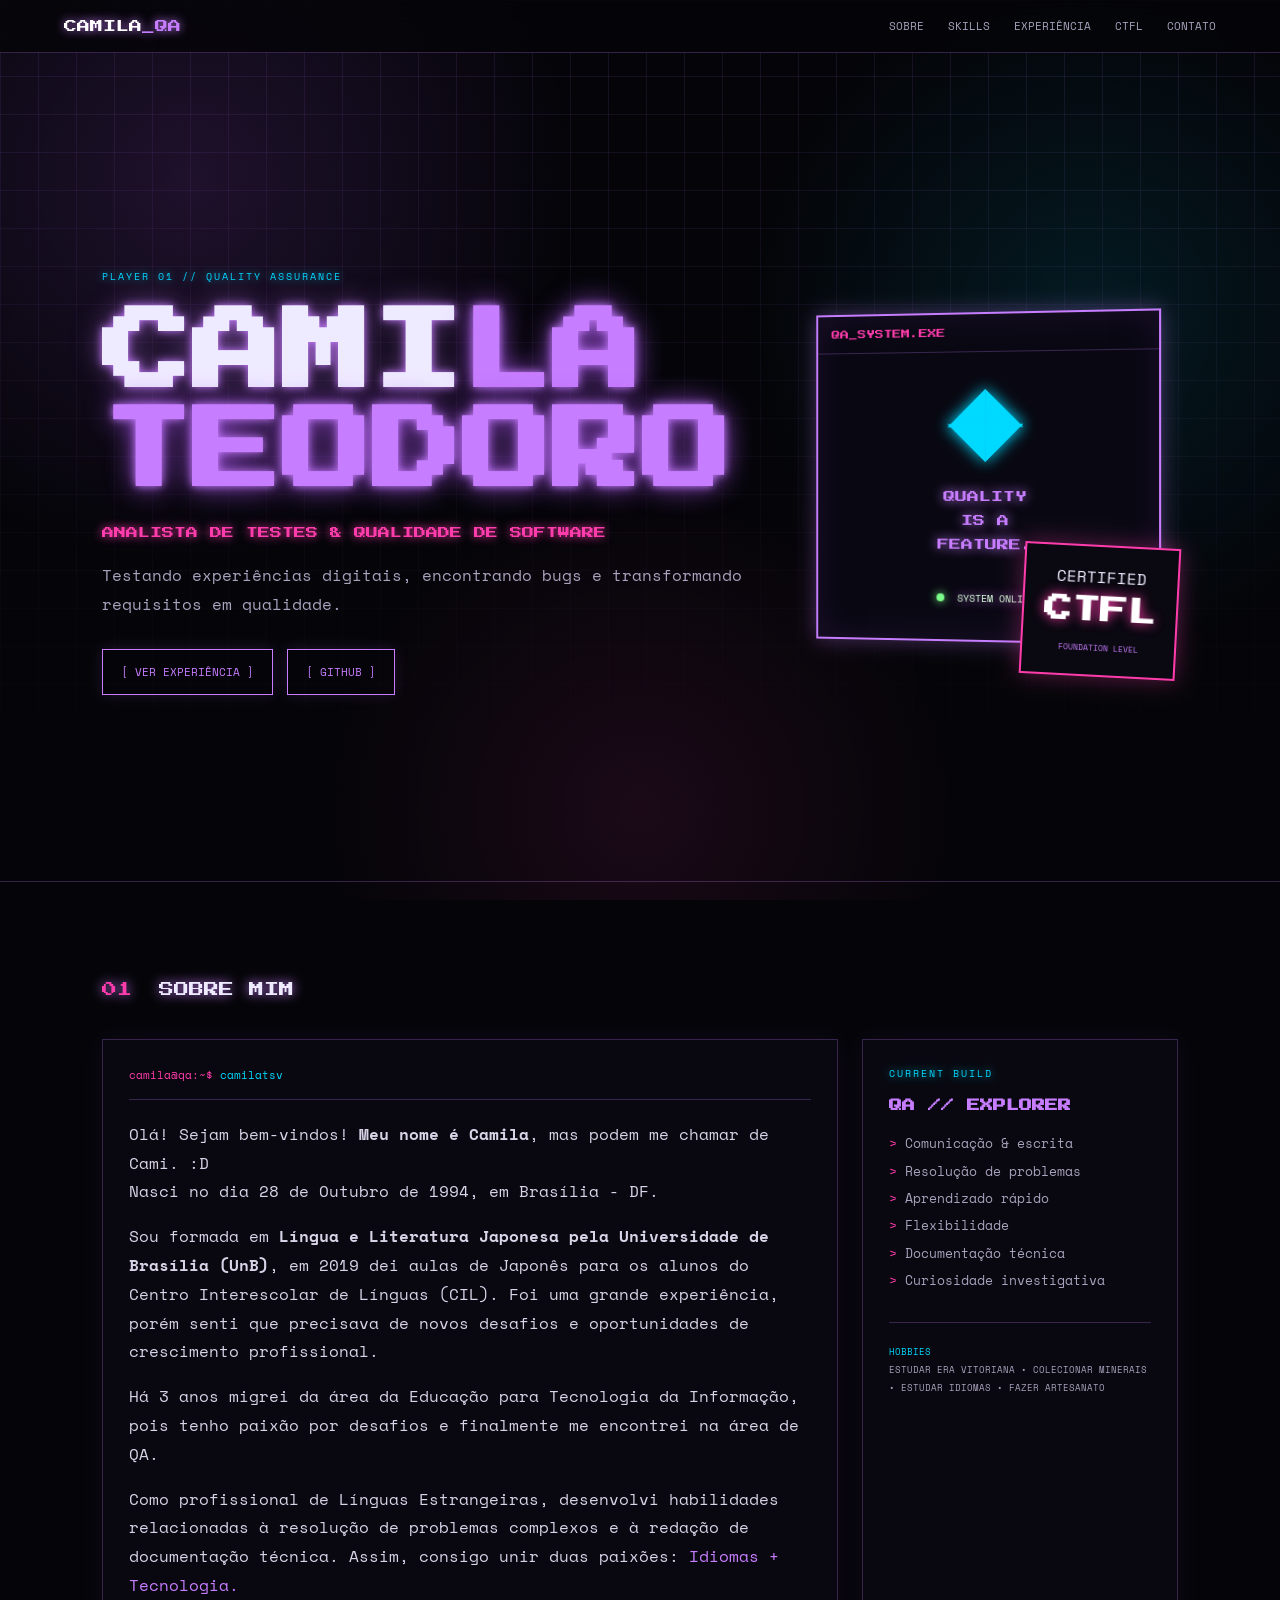
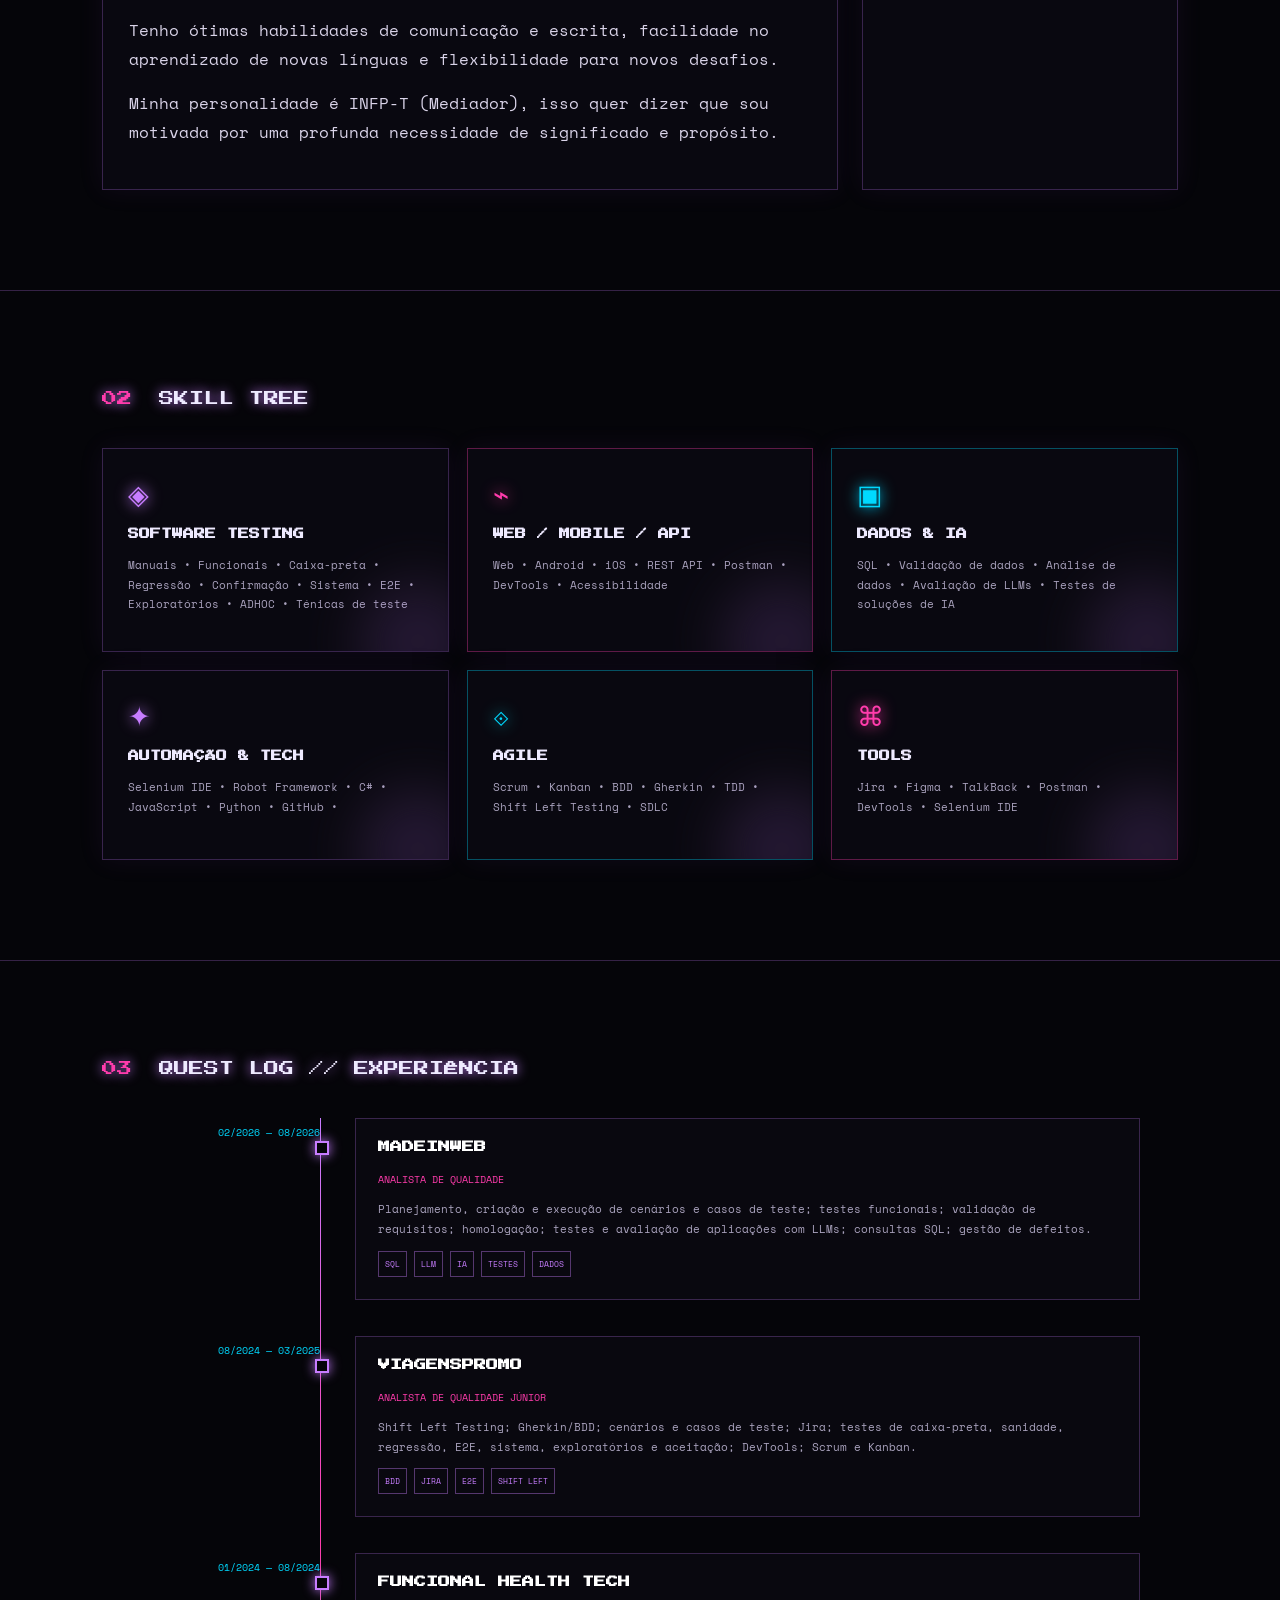
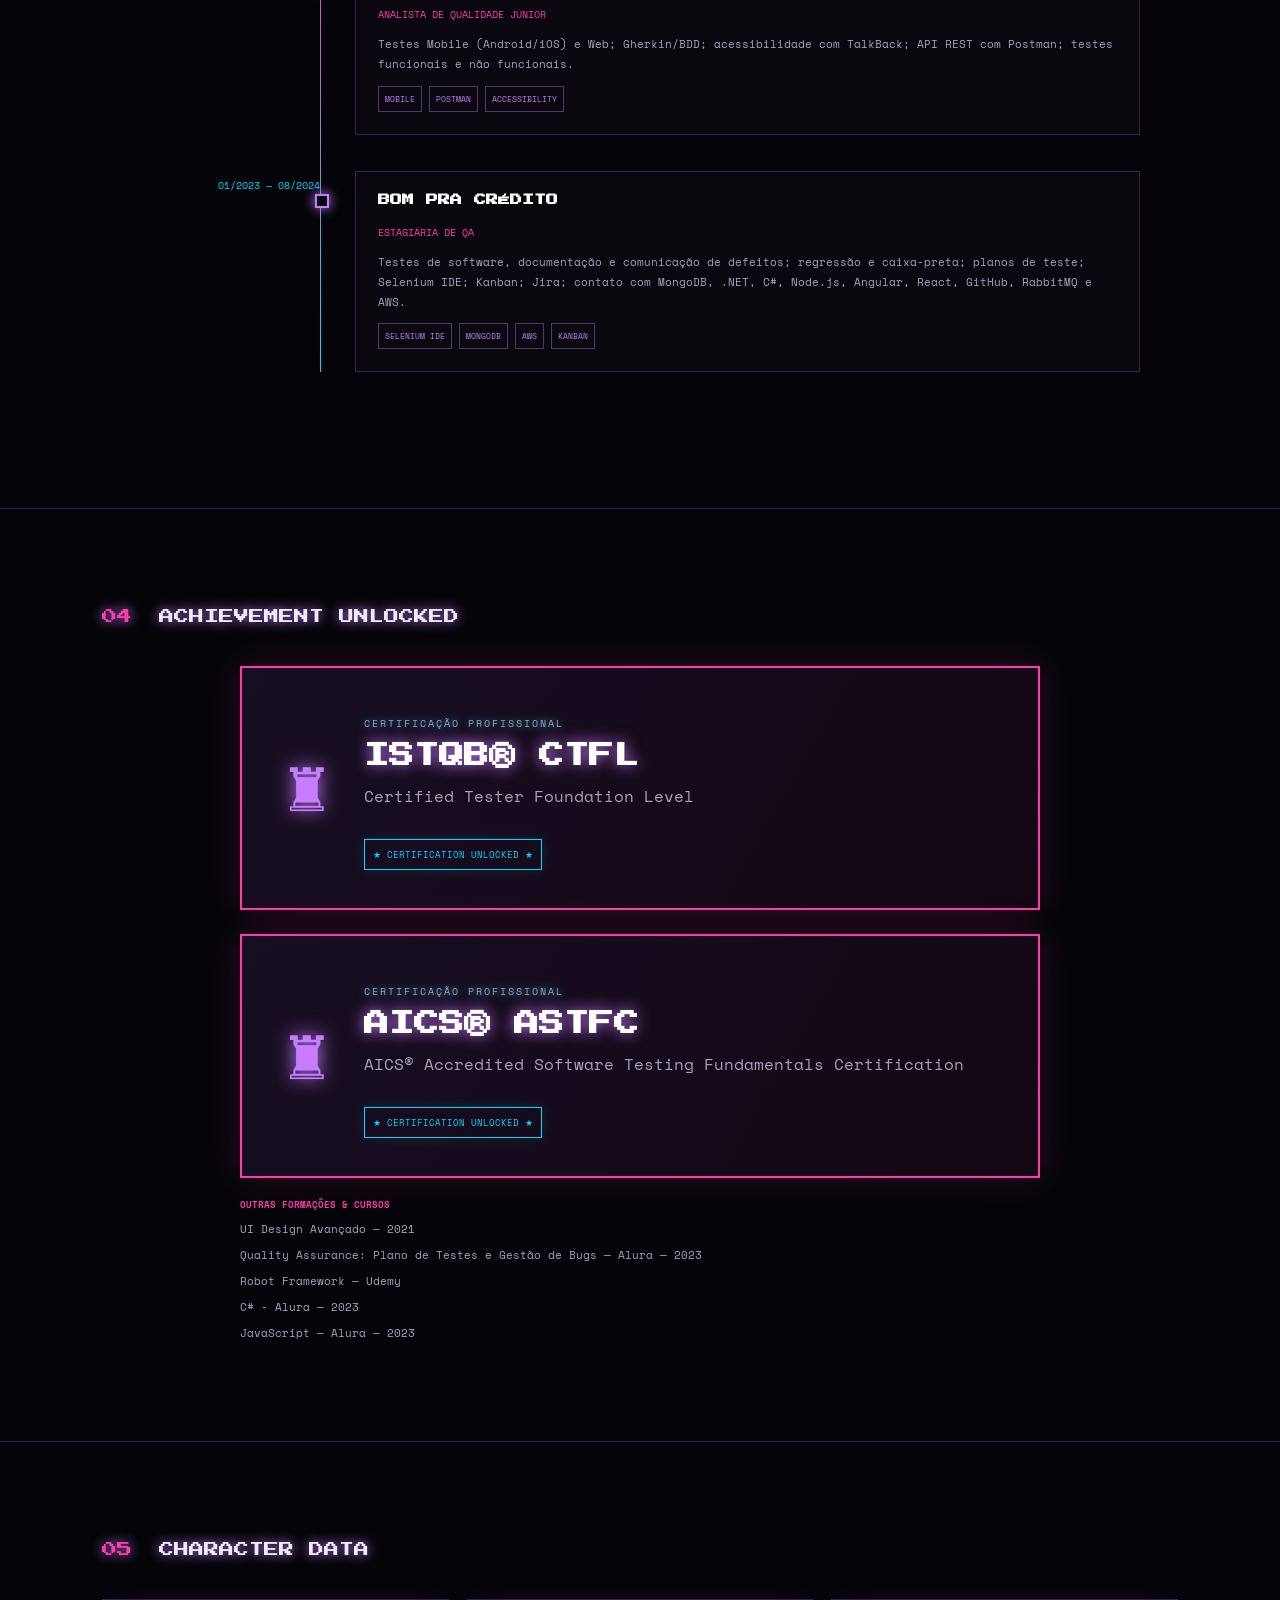
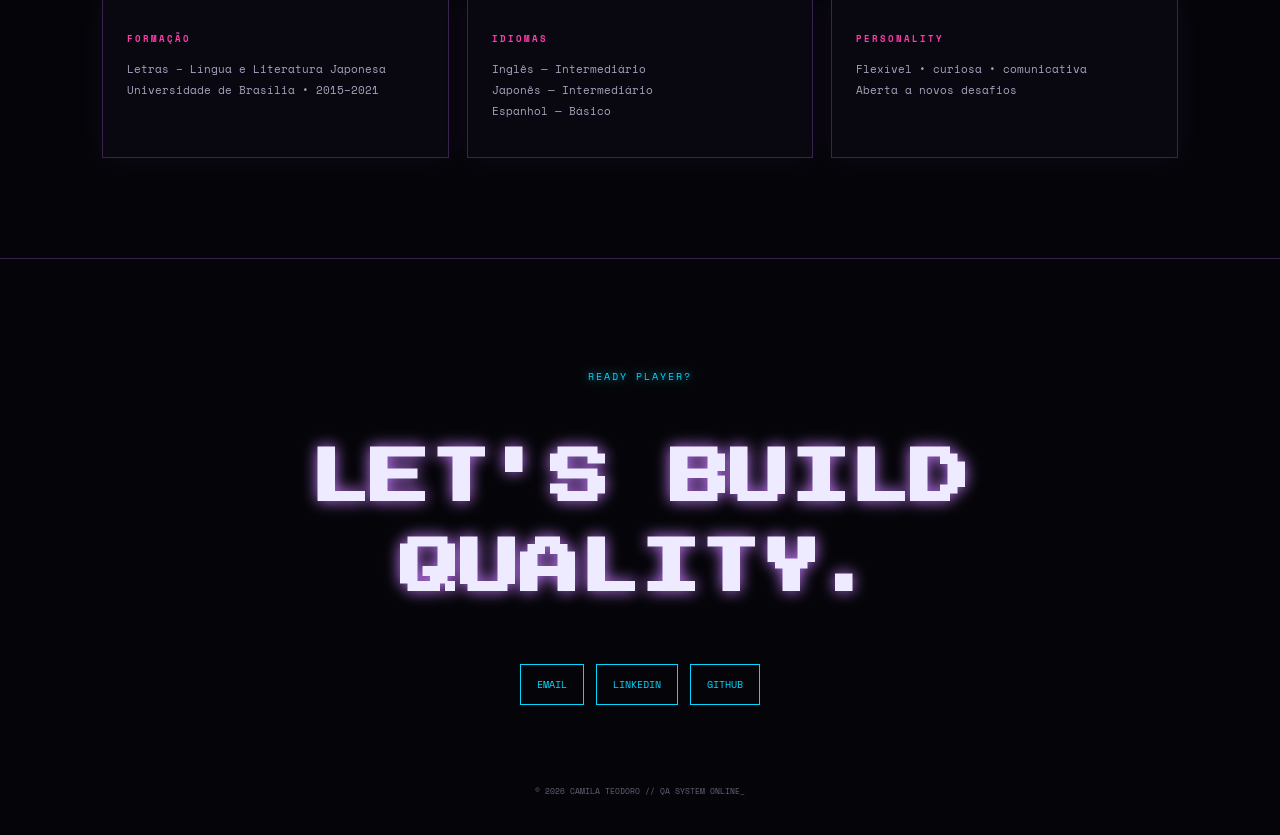
==== commit 7cfd3c32: "Update index.html" ====
--- a/index.html
+++ b/index.html
@@ -701,11 +701,11 @@
     <section id="home" class="hero">
       <div class="hero-copy">
         <p class="eyebrow">PLAYER 01 // QUALITY ASSURANCE</p>
-        <h1>CAMI<span>LA</span><br>TEODORO</h1>
+        <h1>CAMI<span>LA<br>TEODORO</span></h1>
         <p class="role">ANALISTA DE TESTES &amp; QUALIDADE DE SOFTWARE</p>
         <p class="intro">Testando experiências digitais, encontrando bugs e transformando requisitos em qualidade.</p>
         <div class="hero-actions">
-          <a class="btn primary" href="#experiencia">[ VER EXPERIÊNCIA ]</a>
+          <a class="btn" href="#experiencia">[ VER EXPERIÊNCIA ]</a>
           <a class="btn" href="https://github.com/ohkaami" target="_blank" rel="noopener">[ GITHUB ]</a>
         </div>
       </div>
@@ -732,10 +732,14 @@
       <div class="about-grid">
         <div class="terminal">
           <div class="terminal-bar"><span>camila@qa:~$</span> camilatsv</div>
-          <p>Olá! Sejam bem-vindos! <b>Meu nome é Camila.</b></p>
-          <p>Sou Analista de Testes e Qualidade de Software. Há 3 anos migrei da área da Educação para Tecnologia da Informação, pois tenho paixão por desafios e me encontrei na área de QA.</p>
+          <p>Olá! Sejam bem-vindos! <b>Meu nome é Camila</b>, mas podem me chamar de Cami. :D</br>Nasci no dia 28 de Outubro de 1994, em Brasília - DF.</p>
+
+          <p>
+            Sou formada em <b>Língua e Literatura Japonesa pela Universidade de Brasília (UnB)</b>, em 2019 dei aulas de Japonês para os alunos do Centro Interescolar de Línguas (CIL). Foi uma grande experiência, porém senti que precisava de novos desafios e oportunidades de crescimento profissional.</p>
+          Há 3 anos migrei da área da Educação para Tecnologia da Informação, pois tenho paixão por desafios e finalmente me encontrei na área de QA.</p>
           <p>Como profissional de Línguas Estrangeiras, desenvolvi habilidades relacionadas à resolução de problemas complexos e à redação de documentação técnica. Assim, consigo unir duas paixões: <em>Idiomas + Tecnologia.</em></p>
           <p>Tenho ótimas habilidades de comunicação e escrita, facilidade no aprendizado de novas línguas e flexibilidade para novos desafios.</p>
+          <p>Minha personalidade é INFP-T (Mediador), isso quer dizer que sou motivada por uma profunda necessidade de significado e propósito.</p>
         </div>
         <div class="side-card">
           <div class="mini-label">CURRENT BUILD</div>
@@ -759,22 +763,22 @@
         <article class="skill-card purple">
           <div class="skill-icon">◈</div>
           <h3>SOFTWARE TESTING</h3>
-          <p>Manuais e funcionais • caixa-preta • regressão • sanidade • sistema • E2E • exploratórios • aceitação • confirmação</p>
+          <p>Manuais • Funcionais • Caixa-preta • Regressão • Confirmação • Sistema • E2E • Exploratórios • ADHOC • Ténicas de teste</p>
         </article>
         <article class="skill-card pink">
           <div class="skill-icon">⌁</div>
           <h3>WEB / MOBILE / API</h3>
-          <p>Web • Android • iOS • REST API • Postman • DevTools • acessibilidade com TalkBack</p>
+          <p>Web • Android • iOS • REST API • Postman • DevTools • Acessibilidade</p>
         </article>
         <article class="skill-card blue">
           <div class="skill-icon">▣</div>
           <h3>DADOS &amp; IA</h3>
-          <p>SQL • validação de dados • análise de dados • avaliação de LLMs • testes de soluções de IA</p>
+          <p>SQL • Validação de dados • Análise de dados • Avaliação de LLMs • Testes de soluções de IA</p>
         </article>
         <article class="skill-card purple">
           <div class="skill-icon">✦</div>
           <h3>AUTOMAÇÃO &amp; TECH</h3>
-          <p>Selenium IDE • Robot Framework (básico) • .NET • C# • Node.js • MongoDB • GitHub •</p>
+          <p>Selenium IDE • Robot Framework • C# • JavaScript • Python • GitHub •</p>
         </article>
         <article class="skill-card blue">
           <div class="skill-icon">⟐</div>
@@ -887,4 +891,4 @@
   </footer>
 </body>
 
-</html>+</html>
